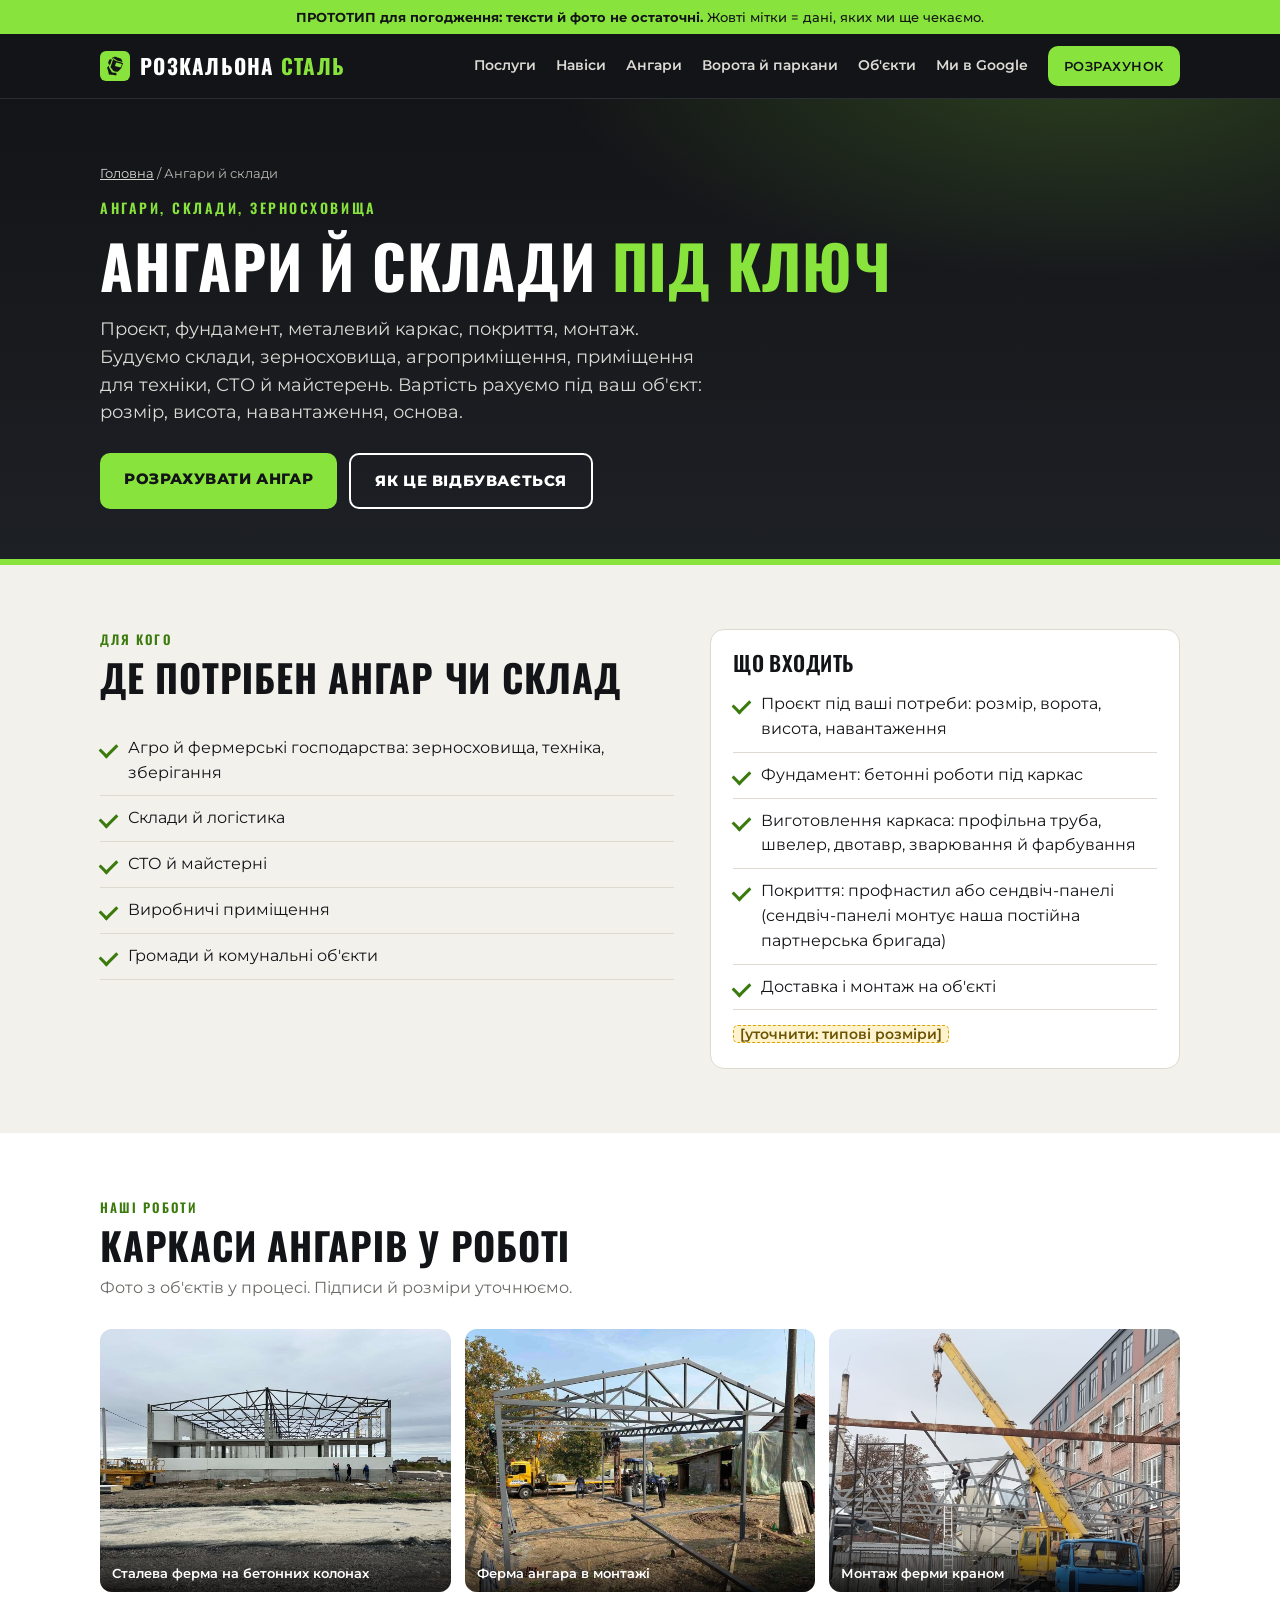
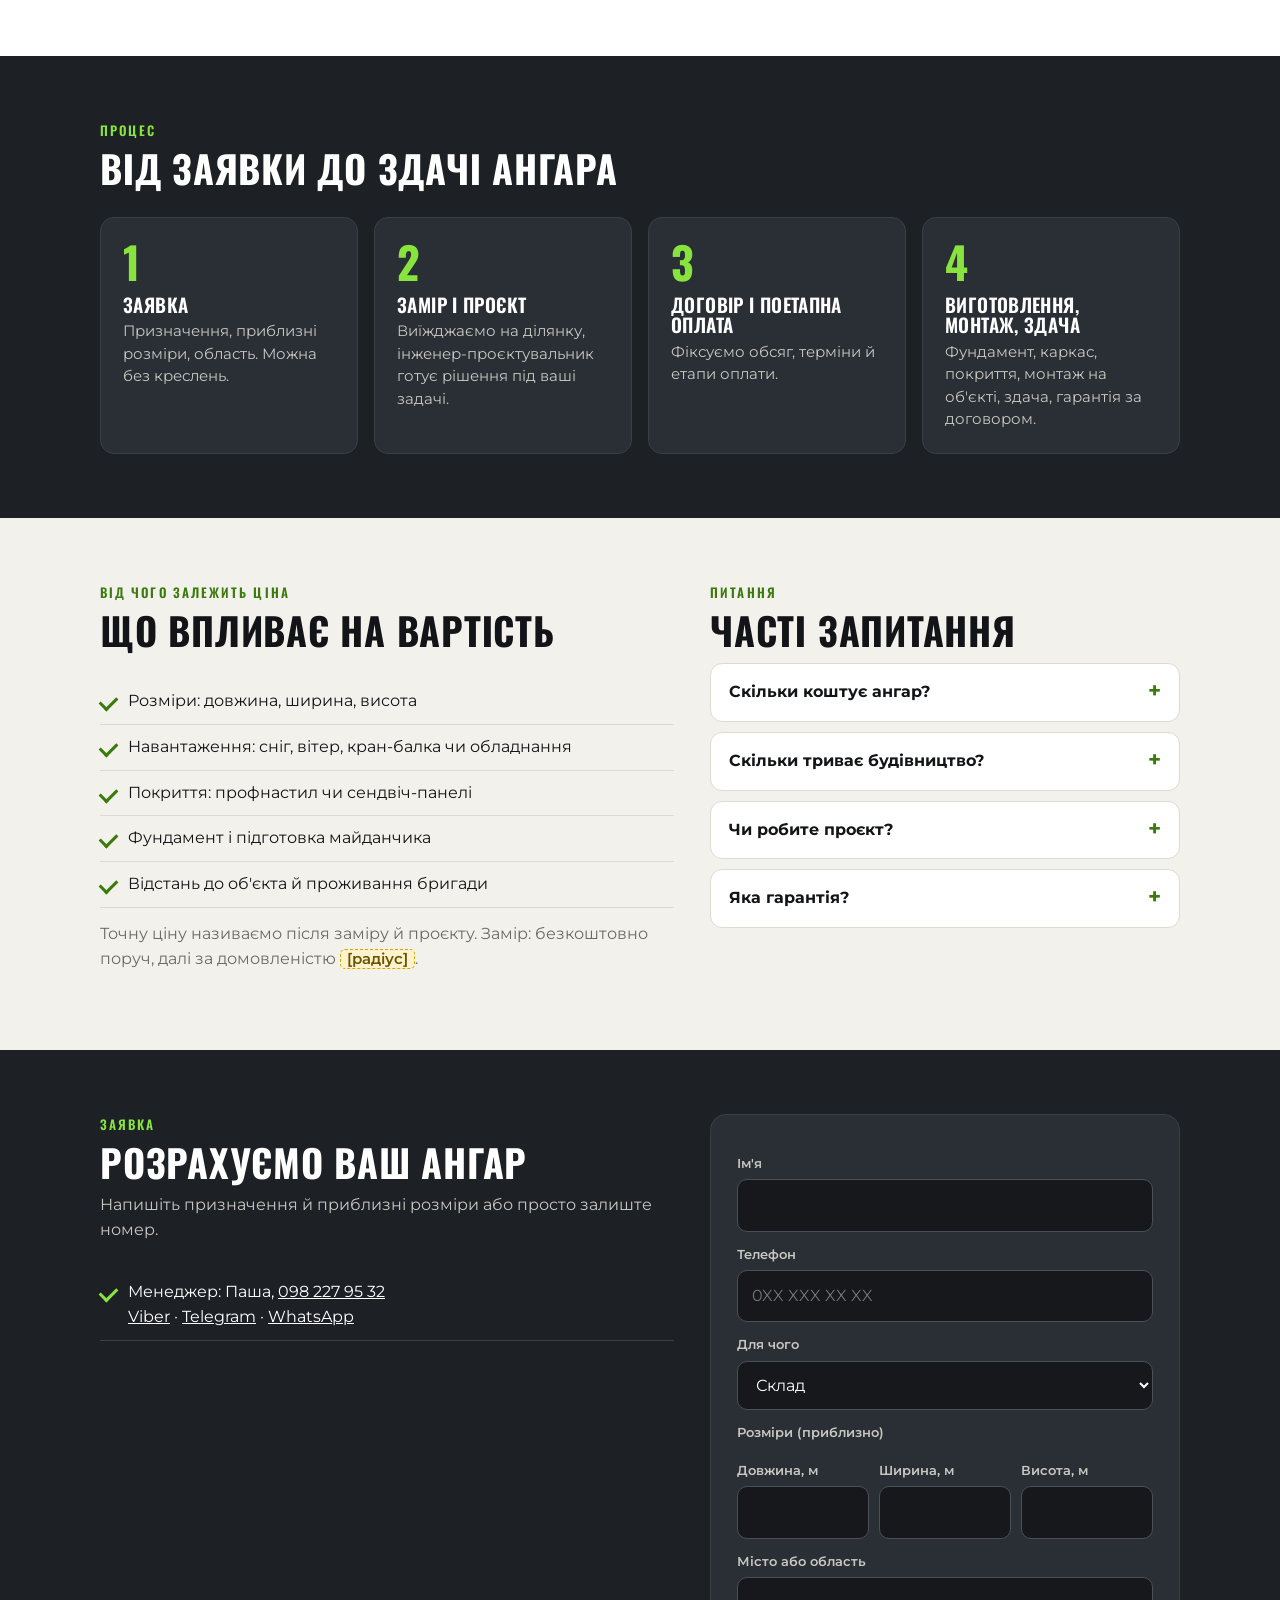
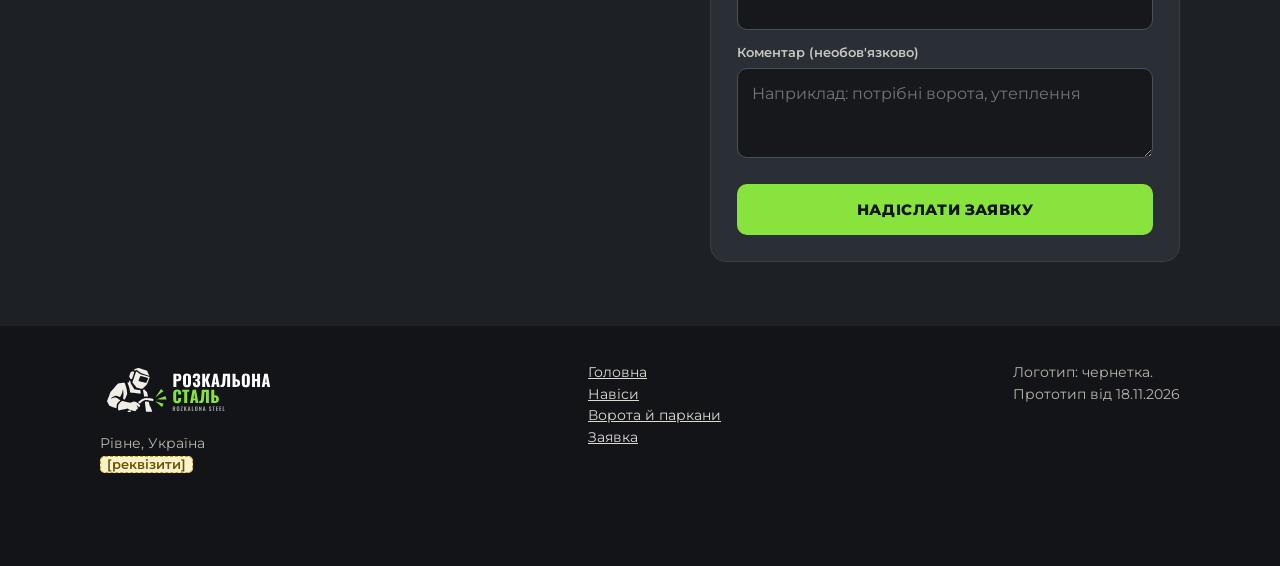
==== angary.html @ d5960a94 "Сайт 2026-11-25 09:57" ====
<!doctype html>
<html lang="uk">
<head>
<meta charset="utf-8">
<meta name="viewport" content="width=device-width, initial-scale=1">
<meta name="robots" content="noindex, nofollow">
<title>Ангари й склади під ключ у Рівному й області | Розкальона сталь</title>
<meta name="description" content="Металеві ангари, склади, зерносховища й агроприміщення під ключ: проєкт, фундамент, виготовлення, монтаж. Розрахунок під ваш об&#39;єкт. Замір поруч безкоштовно.">
<link rel="canonical" href="https://rozkalona.com.ua/angary.html">
<meta property="og:type" content="website">
<meta property="og:locale" content="uk_UA">
<meta property="og:site_name" content="Розкальона сталь">
<meta property="og:title" content="Ангари й склади під ключ у Рівному й області | Розкальона сталь">
<meta property="og:description" content="Металеві ангари, склади, зерносховища й агроприміщення під ключ: проєкт, фундамент, виготовлення, монтаж. Розрахунок під ваш об&#39;єкт. Замір поруч безкоштовно.">
<meta property="og:url" content="https://rozkalona.com.ua/angary.html">
<link rel="preconnect" href="https://fonts.googleapis.com">
<link href="https://fonts.googleapis.com/css2?family=Montserrat:wght@500;600;700;800&family=Oswald:wght@500;600;700&display=swap&subset=cyrillic" rel="stylesheet">
<link rel="stylesheet" href="/style.css?v=20261125c">
<link rel="icon" type="image/svg+xml" href="/img/logo-icon.svg">
</head>
<body>
<div class="ribbon">ПРОТОТИП для погодження: тексти й фото не остаточні. <span style="font-weight:500">Жовті мітки = дані, яких ми ще чекаємо.</span></div>

<header class="top">
  <div class="wrap">
    <a class="logo" href="/index.html" aria-label="Розкальона сталь">
      <img src="/img/logo-icon.svg" alt="" width="30" height="30">
      <span>Розкальона <b>сталь</b></span>
    </a>
    <button class="burger" aria-label="Меню" onclick="document.getElementById('menu').classList.toggle('open')">☰</button>
    <nav class="menu" id="menu">
      <a href="/index.html#poslugy">Послуги</a>
      <a href="/navisy.html">Навіси</a>
      <a href="/angary.html">Ангари</a>
      <a href="/vorota-parkany.html">Ворота й паркани</a>
      <a href="/obyekty.html">Об'єкти</a>
      <a href="/google.html">Ми в Google</a>
      <a class="btn sm" href="#zayavka">Розрахунок</a>
    </nav>
  </div>
</header>

<section class="hero">
  <div class="wrap">
    <div class="crumbs"><a href="/index.html">Головна</a> / Ангари й склади</div>
    <div class="eyebrow">Ангари, склади, зерносховища</div>
    <h1>Ангари й склади <span>під ключ</span></h1>
    <p class="lead">Проєкт, фундамент, металевий каркас, покриття, монтаж. Будуємо склади, зерносховища, агроприміщення, приміщення для техніки, СТО й майстерень. Вартість рахуємо під ваш об'єкт: розмір, висота, навантаження, основа.</p>
    <div class="cta"><a class="btn" href="#zayavka">Розрахувати ангар</a><a class="btn ghost" href="#yak">Як це відбувається</a></div>
  </div>
</section>

<section class="s">
  <div class="wrap two">
    <div>
      <div class="sec-h"><div class="k">Для кого</div><h2>Де потрібен ангар чи склад</h2></div>
      <ul class="list">
        <li>Агро й фермерські господарства: зерносховища, техніка, зберігання</li>
        <li>Склади й логістика</li>
        <li>СТО й майстерні</li>
        <li>Виробничі приміщення</li>
        <li>Громади й комунальні об'єкти</li>
      </ul>
    </div>
    <div class="card">
      <h3>Що входить</h3>
      <ul class="list">
        <li>Проєкт під ваші потреби: розмір, ворота, висота, навантаження</li>
        <li>Фундамент: бетонні роботи під каркас</li>
        <li>Виготовлення каркаса: профільна труба, швелер, двотавр, зварювання й фарбування</li>
        <li>Покриття: профнастил або сендвіч-панелі (сендвіч-панелі монтує наша постійна партнерська бригада)</li>
        <li>Доставка і монтаж на об'єкті</li>
      </ul>
      <p style="margin-top:12px"><span class="ph">[уточнити: типові розміри]</span></p>
    </div>
  </div>
</section>

<section class="s alt">
  <div class="wrap">
    <div class="sec-h"><div class="k">Наші роботи</div><h2>Каркаси ангарів у роботі</h2><p>Фото з об'єктів у процесі. Підписи й розміри уточнюємо.</p></div>
    <div class="shots">
      <div class="shot img"><img src="/img/z-truss-columns.jpg" alt="Сталева ферма на бетонних колонах" loading="lazy"><span class="cap">Сталева ферма на бетонних колонах</span></div>
      <div class="shot img"><img src="/img/e-truss-yard.jpg" alt="Ферма ангара в монтажі" loading="lazy"><span class="cap">Ферма ангара в монтажі</span></div>
      <div class="shot img"><img src="/img/a-wa0019.jpg" alt="Монтаж ферми краном" loading="lazy"><span class="cap">Монтаж ферми краном</span></div>
    </div>
  </div>
</section>

<section class="s dark" id="yak">
  <div class="wrap">
    <div class="sec-h"><div class="k">Процес</div><h2>Від заявки до здачі ангара</h2></div>
    <div class="steps">
      <div class="step"><h3>Заявка</h3><p>Призначення, приблизні розміри, область. Можна без креслень.</p></div>
      <div class="step"><h3>Замір і проєкт</h3><p>Виїжджаємо на ділянку, інженер-проєктувальник готує рішення під ваші задачі.</p></div>
      <div class="step"><h3>Договір і поетапна оплата</h3><p>Фіксуємо обсяг, терміни й етапи оплати.</p></div>
      <div class="step"><h3>Виготовлення, монтаж, здача</h3><p>Фундамент, каркас, покриття, монтаж на об'єкті, здача, гарантія за договором.</p></div>
    </div>
  </div>
</section>

<section class="s">
  <div class="wrap two">
    <div>
      <div class="sec-h"><div class="k">Від чого залежить ціна</div><h2>Що впливає на вартість</h2></div>
      <ul class="list">
        <li>Розміри: довжина, ширина, висота</li>
        <li>Навантаження: сніг, вітер, кран-балка чи обладнання</li>
        <li>Покриття: профнастил чи сендвіч-панелі</li>
        <li>Фундамент і підготовка майданчика</li>
        <li>Відстань до об'єкта й проживання бригади</li>
      </ul>
      <p style="margin-top:14px;color:var(--mute)">Точну ціну називаємо після заміру й проєкту. Замір: безкоштовно поруч, далі за домовленістю <span class="ph">[радіус]</span>.</p>
    </div>
    <div>
      <div class="sec-h" style="margin-bottom:12px"><div class="k">Питання</div><h2>Часті запитання</h2></div>
      <details><summary>Скільки коштує ангар?</summary><p>Залежить від розмірів, навантаження, покриття й основи. Напишіть призначення й приблизні розміри, і ми скажемо, що потрібно для розрахунку.</p></details>
      <details><summary>Скільки триває будівництво?</summary><p>Залежить від розміру й складності. <span class="ph">[орієнтир по ангару 20×40 м: уточнити]</span></p></details>
      <details><summary>Чи робите проєкт?</summary><p>Так, у команді є інженер-проєктувальник. <span class="ph">[уточнити, що саме входить: ескіз, розрахунок, робочі креслення]</span></p></details>
      <details><summary>Яка гарантія?</summary><p>Фіксуємо в договорі.</p></details>
    </div>
  </div>
</section>

<section class="s dark" id="zayavka">
  <div class="wrap two">
    <div>
      <div class="sec-h"><div class="k">Заявка</div><h2>Розрахуємо ваш ангар</h2><p>Напишіть призначення й приблизні розміри або просто залиште номер.</p></div>
      <ul class="list"><li>Менеджер: Паша, <a href="tel:+380982279532">098 227 95 32</a> <br><a href="viber://chat?number=%2B380982279532">Viber</a> · <a href="https://t.me/+380982279532">Telegram</a> · <a href="https://wa.me/380982279532">WhatsApp</a></li></ul>
    </div>
    <form class="formbox" data-what="Ангар, склад">
      <label>Ім'я</label><input type="text" autocomplete="name">
      <label>Телефон</label><input type="tel" autocomplete="tel" inputmode="tel">
      <label>Для чого</label>
      <select><option>Склад</option><option>Зерносховище</option><option>Техніка, майстерня, СТО</option><option>Виробництво</option><option>Тварини, агро</option><option>Інше</option></select>
      <label>Розміри (приблизно)</label>
      <div class="row3">
        <div><label>Довжина, м</label><input type="text" inputmode="decimal"></div>
        <div><label>Ширина, м</label><input type="text" inputmode="decimal"></div>
        <div><label>Висота, м</label><input type="text" inputmode="decimal"></div>
      </div>
      <label>Місто або область</label><input type="text">
      <label>Коментар (необов'язково)</label><textarea placeholder="Наприклад: потрібні ворота, утеплення"></textarea>
      <button class="btn" type="submit">Надіслати заявку</button>
      <div class="demo-note"></div>
    </form>
  </div>
</section>


<footer>
  <div class="wrap">
    <div><img src="/img/logo-lockup.svg" alt="Розкальона сталь, Rozkalona Steel" width="170" height="56" style="width:auto;height:56px;margin-bottom:8px"><br>Рівне, Україна<br><span class="ph">[реквізити]</span></div>
    <div><a href="/index.html">Головна</a><br><a href="/navisy.html">Навіси</a><br><a href="/vorota-parkany.html">Ворота й паркани</a><br><a href="#zayavka">Заявка</a></div>
    <div>Логотип: чернетка.<br>Прототип від 18.11.2026</div>
  </div>
</footer>
<div class="mbar"><a href="#zayavka">Розрахунок</a><a class="b" href="/index.html">Головна</a></div>
<script src="/form.js?v=20261125c"></script>
</body>
</html>
---- style.css ----
:root{
  --ink:#131417; --steel:#1d2025; --steel2:#2a2e35; --paper:#f3f1ec; --card:#fff; --line:#dedad0;
  --red:#88E43C; --red-d:#6dc42a; --spark:#88E43C; --lime-ink:#3b7a0c; --mute:#6b6a66; --soft:#c9c7c1;
}
*{box-sizing:border-box}
html{scroll-behavior:smooth}
body{margin:0;background:var(--paper);color:var(--ink);font-family:Montserrat,system-ui,Arial,sans-serif;font-size:16px;line-height:1.55;-webkit-text-size-adjust:100%}
img,svg{max-width:100%}
a{color:inherit}
.wrap{max-width:1120px;margin:0 auto;padding:0 20px}
h1,h2,h3{font-family:Oswald,Impact,sans-serif;text-transform:uppercase;letter-spacing:.02em;line-height:1.08;margin:0}
h1{font-size:clamp(34px,6.2vw,60px);font-weight:700}
h2{font-size:clamp(26px,4vw,38px);font-weight:700}
h3{font-size:21px;font-weight:600}
p{margin:0 0 14px}

/* ribbon */
.ribbon{background:var(--spark);color:var(--ink);font-size:13px;font-weight:700;text-align:center;padding:7px 12px}

/* header */
header.top{background:var(--ink);color:#fff;position:sticky;top:0;z-index:20;border-bottom:1px solid #2a2e35}
.top .wrap{display:flex;align-items:center;justify-content:space-between;gap:16px;height:64px}
.logo{display:flex;align-items:center;gap:10px;text-decoration:none;font-family:Oswald,sans-serif;font-weight:700;font-size:21px;letter-spacing:.06em;text-transform:uppercase}
.logo b{color:var(--red);font-weight:700}
.logo svg,.logo img{width:30px;height:30px;flex:none;display:block}
nav.menu{display:flex;gap:22px;align-items:center}
nav.menu a{text-decoration:none;font-weight:600;font-size:14px;color:#dcdad4}
nav.menu a:hover,nav.menu a.on{color:#fff}
nav.menu a.btn,nav.menu a.btn:hover{color:var(--ink)}
.btn{display:inline-block;font:inherit;font-weight:800;font-size:15px;text-transform:uppercase;letter-spacing:.04em;background:var(--red);color:var(--ink);border:0;border-radius:10px;padding:14px 24px;cursor:pointer;text-decoration:none;text-align:center}
.btn:hover{background:var(--red-d)}
.btn.ghost{background:transparent;border:2px solid #fff;color:#fff}
.btn.ghost:hover{background:#fff;color:var(--ink)}
.btn.sm{padding:10px 16px;font-size:13px}
.burger{display:none;background:none;border:0;color:#fff;font-size:28px;line-height:1;cursor:pointer;padding:6px}

/* hero */
.hero{background:radial-gradient(900px 380px at 85% -10%,rgba(136,228,60,.22),transparent 60%),linear-gradient(180deg,#131417,#1d2025);color:#fff;padding:64px 0 56px;position:relative;overflow:hidden}
.hero::after{content:"";position:absolute;inset:auto 0 0 0;height:6px;background:linear-gradient(90deg,var(--red),var(--spark))}
.hero .eyebrow{font-family:Oswald,sans-serif;letter-spacing:.18em;text-transform:uppercase;color:var(--spark);font-weight:600;font-size:14px;margin-bottom:14px}
.hero h1 span{color:var(--red)}
.hero h1 span.ph{color:#6b5300}
.hero p.lead{font-size:18px;color:#dcdad4;max-width:620px;margin:18px 0 26px}
.cta{display:flex;gap:12px;flex-wrap:wrap}
.facts{display:flex;gap:10px;flex-wrap:wrap;margin-top:28px}
.facts span{font-size:13px;font-weight:600;background:rgba(255,255,255,.08);border:1px solid rgba(255,255,255,.16);padding:7px 13px;border-radius:999px}

/* sections */
section.s{padding:64px 0}
section.s.alt{background:#fff}
section.s.dark{background:var(--steel);color:#fff}
.sec-h{margin-bottom:28px;max-width:720px}
.sec-h .k{font-family:Oswald,sans-serif;letter-spacing:.16em;text-transform:uppercase;color:var(--lime-ink);font-weight:600;font-size:13px;margin-bottom:8px}
.dark .sec-h .k{color:var(--spark)}
.sec-h p{color:var(--mute);margin-top:10px}
.dark .sec-h p{color:var(--soft)}

.grid{display:grid;gap:16px}
.g2{grid-template-columns:repeat(2,1fr)}
.g3{grid-template-columns:repeat(3,1fr)}
.g4{grid-template-columns:repeat(4,1fr)}
.card{background:var(--card);border:1px solid var(--line);border-radius:14px;padding:22px;position:relative}
.card h3{margin-bottom:8px}
.card p{color:var(--mute);font-size:15px;margin:0}
a.card{text-decoration:none;transition:transform .15s,border-color .15s}
a.card:hover{transform:translateY(-3px);border-color:var(--red)}
.card .more{display:inline-block;margin-top:12px;font-weight:700;color:var(--lime-ink);font-size:14px}
.dark .card .more{color:var(--red)}
.card .soon{display:inline-block;margin-top:12px;font-size:12px;font-weight:700;color:var(--mute);background:#efede6;padding:3px 9px;border-radius:999px}
.dark .card{background:var(--steel2);border-color:#3a3f48}
.dark .card p{color:var(--soft)}
.ico{width:44px;height:44px;border-radius:10px;background:var(--ink);color:var(--spark);display:grid;place-items:center;margin-bottom:14px}
.ico svg{width:24px;height:24px}

.steps{counter-reset:s;display:grid;grid-template-columns:repeat(4,1fr);gap:16px}
.step{position:relative;padding:22px;background:var(--steel2);border-radius:14px;border:1px solid #3a3f48}
.step::before{counter-increment:s;content:counter(s);font-family:Oswald,sans-serif;font-size:44px;font-weight:700;color:var(--spark);line-height:1;display:block;margin-bottom:10px}
.step h3{font-size:19px;margin-bottom:6px}
.step p{color:var(--soft);font-size:14.5px;margin:0}

.tags{display:flex;flex-wrap:wrap;gap:8px}
.tag{font-weight:600;font-size:14px;padding:8px 14px;border-radius:999px;background:var(--card);border:1px solid var(--line)}
.tag.on{background:var(--ink);color:#fff;border-color:var(--ink)}
.tag.plan{background:transparent;border-style:dashed;color:var(--mute)}
.dark .tag{background:var(--steel2);border-color:#3a3f48;color:#fff}
.dark .tag.plan{background:transparent;color:var(--soft)}
.legend{display:flex;gap:18px;flex-wrap:wrap;font-size:13px;color:var(--mute);margin-top:14px}

/* photo placeholder */
.shot{aspect-ratio:4/3;border-radius:12px;display:grid;place-items:center;text-align:center;padding:16px;font-size:13px;font-weight:600;color:#8a8984;border:2px dashed #b9b5a8;background:repeating-linear-gradient(45deg,#ebe8df 0 14px,#f3f1ec 14px 28px)}
.shot small{display:block;font-weight:500;margin-top:4px;color:#9b9a95}
.shots{display:grid;grid-template-columns:repeat(3,1fr);gap:14px}

/* placeholder marker */
.ph{background:#fff3cd;border:1px dashed #d9a400;color:#6b5300;padding:0 6px;border-radius:5px;font-weight:600;font-size:.92em}

/* two col */
.two>*,.grid>*{min-width:0}
.two{display:grid;grid-template-columns:1.1fr .9fr;gap:36px;align-items:start}
.list{list-style:none;padding:0;margin:0}
.list li{padding:10px 0 10px 28px;border-bottom:1px solid var(--line);position:relative}
.list li::before{content:"";position:absolute;left:0;top:17px;width:14px;height:8px;border-left:3px solid var(--lime-ink);border-bottom:3px solid var(--lime-ink);transform:rotate(-45deg)}
.dark .list li::before{border-color:var(--red)}
.dark .list li{border-color:#3a3f48}

/* faq */
details{background:var(--card);border:1px solid var(--line);border-radius:12px;padding:0 18px;margin-bottom:10px}
summary{cursor:pointer;font-weight:700;padding:16px 0;list-style:none;display:flex;justify-content:space-between;gap:12px}
summary::-webkit-details-marker{display:none}
summary::after{content:"+";font-size:22px;color:var(--lime-ink);line-height:1}
details[open] summary::after{content:"–"}
details p{color:var(--mute);padding-bottom:16px;margin:0}

/* form */
.formbox{background:var(--steel2);border:1px solid #3a3f48;border-radius:16px;padding:26px;color:#fff}
.formbox label{display:block;font-size:13px;font-weight:600;color:var(--soft);margin:12px 0 6px}
.formbox input,.formbox select,.formbox textarea{width:100%;font:inherit;padding:13px 14px;border-radius:10px;border:1.5px solid #4a505a;background:#16181c;color:#fff}
.formbox textarea{min-height:90px;resize:vertical}
.formbox input:focus,.formbox select:focus,.formbox textarea:focus{outline:2px solid var(--spark);border-color:var(--spark)}
.formbox .btn{width:100%;margin-top:18px}
.demo-note{display:none;margin-top:12px;font-size:13px;color:var(--spark);font-weight:600}

footer{background:var(--ink);color:#b9b7b1;padding:36px 0 90px;font-size:14px}
footer .wrap{display:flex;justify-content:space-between;gap:20px;flex-wrap:wrap}
footer a{color:#dcdad4}

.mbar{display:none}
.crumbs{font-size:13px;color:#b9b7b1;margin-bottom:14px}
.crumbs a{color:#dcdad4}

@media (max-width:900px){
  .g4,.steps{grid-template-columns:repeat(2,1fr)}
  .g3{grid-template-columns:1fr 1fr}
  .two{grid-template-columns:1fr}
  .shots{grid-template-columns:1fr 1fr}
}
@media (max-width:760px){
  .burger{display:block}
  nav.menu{display:none;position:absolute;top:64px;left:0;right:0;background:var(--ink);flex-direction:column;align-items:stretch;gap:0;padding:8px 20px 18px;border-bottom:1px solid #2a2e35}
  nav.menu.open{display:flex}
  nav.menu a{padding:14px 0;border-bottom:1px solid #2a2e35;font-size:16px}
  nav.menu .btn{margin-top:14px}
  section.s{padding:46px 0}
  .hero{padding:44px 0 40px}
  .g2,.g3,.g4,.steps,.shots{grid-template-columns:1fr}
  .shot{aspect-ratio:16/10}
  .mbar{display:flex;position:fixed;left:0;right:0;bottom:0;z-index:30;gap:8px;padding:10px 14px;background:rgba(19,20,23,.97);border-top:1px solid #2a2e35}
  .mbar a{flex:1;text-align:center;padding:12px 8px;border-radius:10px;font-weight:800;font-size:14px;text-transform:uppercase;text-decoration:none;color:var(--ink);background:var(--red)}
  .mbar a.b{background:#2a2e35;color:#fff}
}

/* розміри в формі, таблиця фактів, шаблон об'єкта */
.row3{display:grid;grid-template-columns:repeat(3,1fr);gap:10px}
.row3>div{min-width:0}
.ftable{width:100%;border-collapse:collapse;background:var(--card);border:1px solid var(--line);border-radius:14px;overflow:hidden}
.ftable th,.ftable td{text-align:left;padding:12px 16px;border-bottom:1px solid var(--line);font-size:15px;vertical-align:top}
.ftable th{width:38%;color:var(--mute);font-weight:600}
.ftable tr:last-child th,.ftable tr:last-child td{border-bottom:0}
.badge{display:inline-block;font-size:12px;font-weight:800;letter-spacing:.08em;text-transform:uppercase;background:var(--spark);color:var(--ink);padding:4px 10px;border-radius:999px;margin-bottom:12px}
.quote{border-left:4px solid var(--red);padding:6px 0 6px 18px;color:var(--ink);font-size:17px}
@media (max-width:760px){.ftable th{width:44%}}

/* макет картки в Google */
.gcard{background:#fff;border:1px solid var(--line);border-radius:16px;padding:22px;max-width:460px}
.gcard .gname{font-family:Montserrat,sans-serif;font-weight:800;font-size:22px;margin:0 0 4px;text-transform:none;letter-spacing:0}
.gcard .gmeta{color:var(--mute);font-size:14px;margin-bottom:12px}
.gcard .grow{display:flex;gap:10px;padding:9px 0;border-top:1px solid var(--line);font-size:14.5px}
.gcard .grow b{min-width:92px;color:var(--mute);font-weight:600}
.gbtns{display:flex;gap:8px;flex-wrap:wrap;margin:6px 0 10px}
.gbtns span{font-size:13px;font-weight:700;padding:7px 12px;border-radius:999px;border:1px solid var(--line);background:#f7f6f2}
.stat{border-left:4px solid var(--red);padding:4px 0 4px 16px;margin-bottom:18px}
.stat b{display:block;font-family:Oswald,sans-serif;text-transform:uppercase;font-size:18px;letter-spacing:.03em}
.stat span{color:var(--mute);font-size:15px}
.dark .stat span{color:var(--soft)}

/* меню: без переносів, бургер раніше */
.logo{white-space:nowrap}
nav.menu a{white-space:nowrap}
nav.menu{gap:20px}
@media (max-width:1040px){
  .burger{display:block}
  nav.menu{display:none;position:absolute;top:64px;left:0;right:0;background:var(--ink);flex-direction:column;align-items:stretch;gap:0;padding:8px 20px 18px;border-bottom:1px solid #2a2e35}
  nav.menu.open{display:flex}
  nav.menu a{padding:14px 0;border-bottom:1px solid #2a2e35;font-size:16px}
  nav.menu .btn{margin-top:14px}
}
/* реальні фото */
.shot.img{padding:0;border:0;background:#1d2025;overflow:hidden;position:relative;display:block}
.shot.img img{width:100%;height:100%;object-fit:cover;display:block}
.shot.img .cap{position:absolute;left:0;right:0;bottom:0;padding:26px 12px 9px;background:linear-gradient(transparent,rgba(0,0,0,.74));color:#fff;font-size:13px;font-weight:600;text-align:left}
.gal{display:grid;grid-template-columns:repeat(4,1fr);gap:14px}
.gal .shot{aspect-ratio:3/4}
@media (max-width:1000px){.gal{grid-template-columns:repeat(3,1fr)}}
@media (max-width:760px){.gal{grid-template-columns:1fr 1fr}.gal .shot{aspect-ratio:3/4}.shot.img .cap{font-size:12px;padding:20px 9px 7px}}
/* баннер зварювання на головній */
.hero-grid{display:grid;grid-template-columns:1.25fr .75fr;gap:44px;align-items:center}
.weld-banner{position:relative;width:100%;max-width:430px;justify-self:end;aspect-ratio:1/1;border-radius:18px;overflow:hidden;background:#0e0f12;box-shadow:0 0 0 2px rgba(136,228,60,.55),0 26px 70px rgba(136,228,60,.18);cursor:crosshair;touch-action:pan-y;-webkit-tap-highlight-color:transparent;user-select:none}
.weld-banner video{position:absolute;inset:0;width:100%;height:100%;object-fit:cover;display:block}
.weld-banner canvas{position:absolute;inset:0;width:100%;height:100%;display:block}
.weld-hint{position:absolute;left:12px;bottom:12px;font-size:12px;font-weight:700;letter-spacing:.05em;text-transform:uppercase;color:#fff;background:rgba(0,0,0,.6);padding:6px 11px;border-radius:999px;pointer-events:none;transition:opacity .4s}
.weld-banner.used .weld-hint{opacity:0}
@media (max-width:900px){.hero-grid{grid-template-columns:1fr;gap:0}.hero-text{display:contents}.hero .eyebrow{order:1}.hero h1{order:2}.hero p.lead{order:3}.weld-banner{order:4;justify-self:stretch;max-width:none;aspect-ratio:4/3;margin:0 0 26px}.hero .cta{order:5}.hero .facts{order:6}}
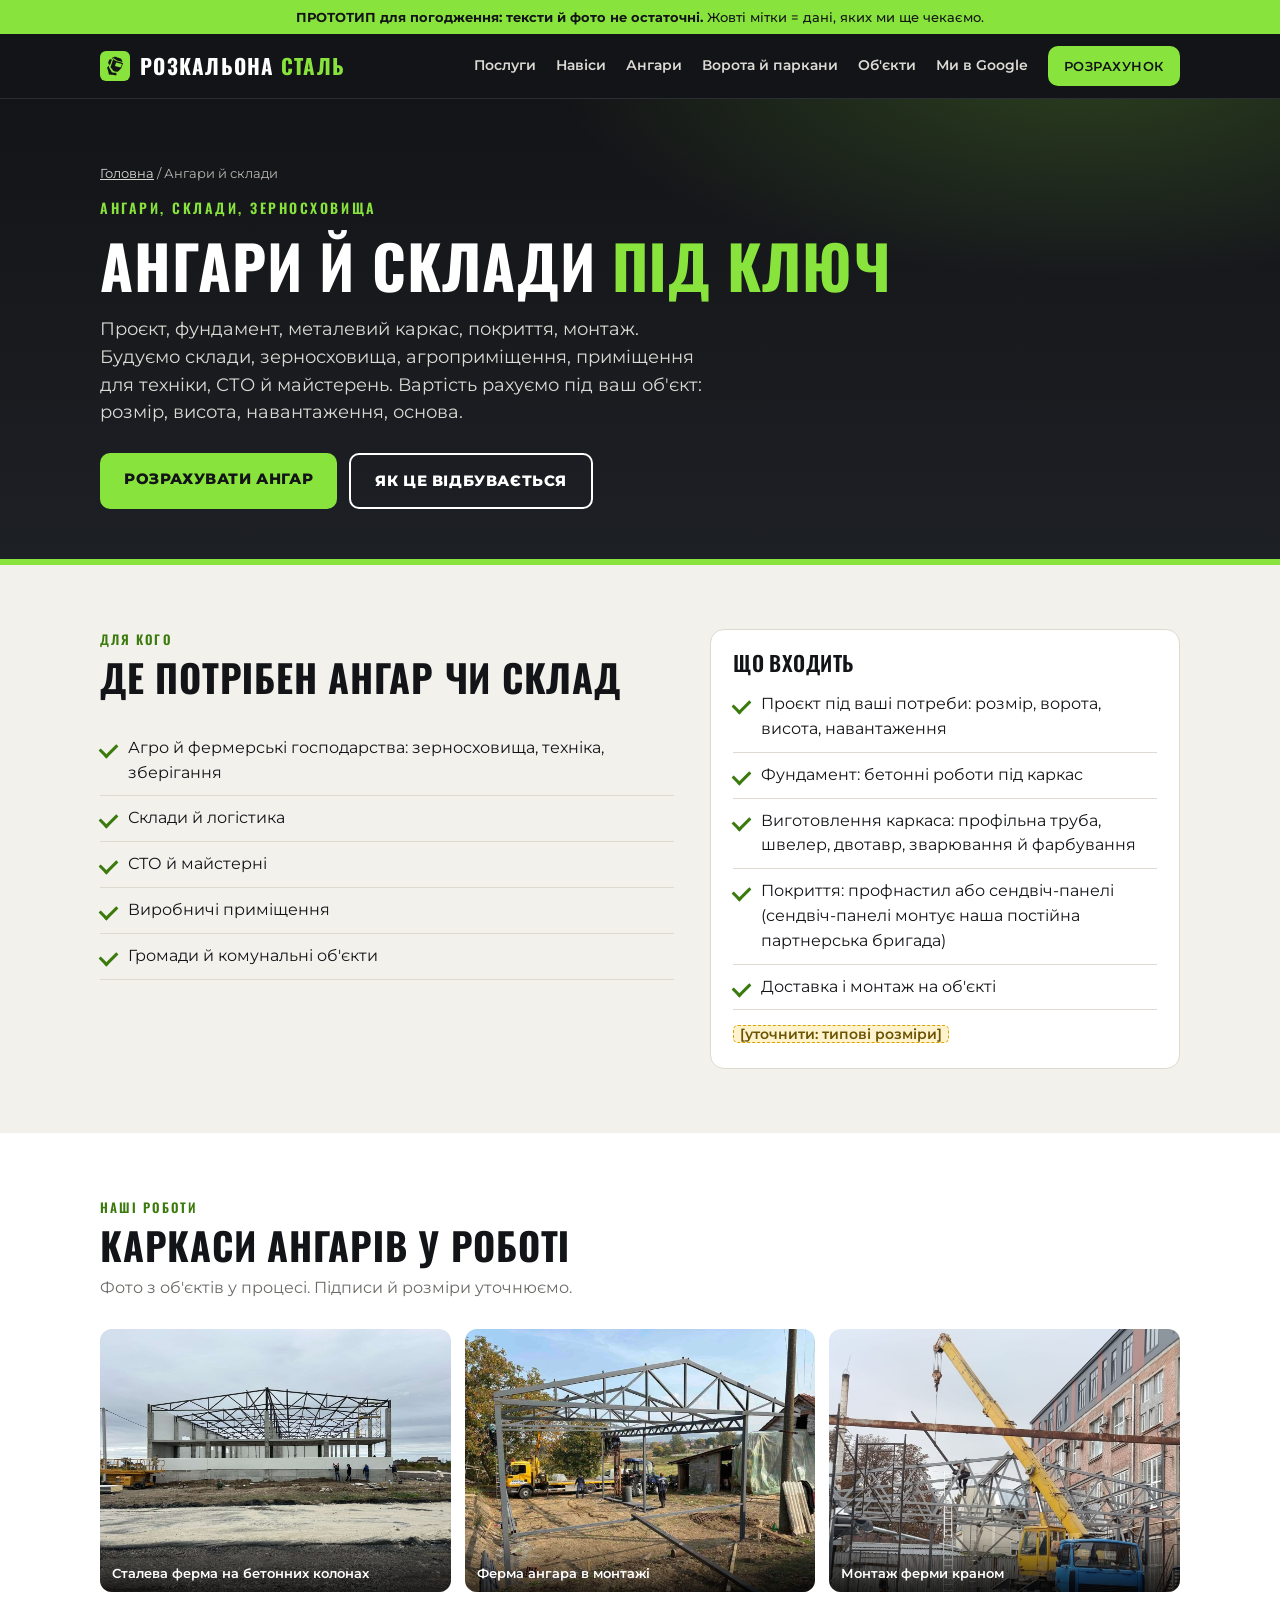
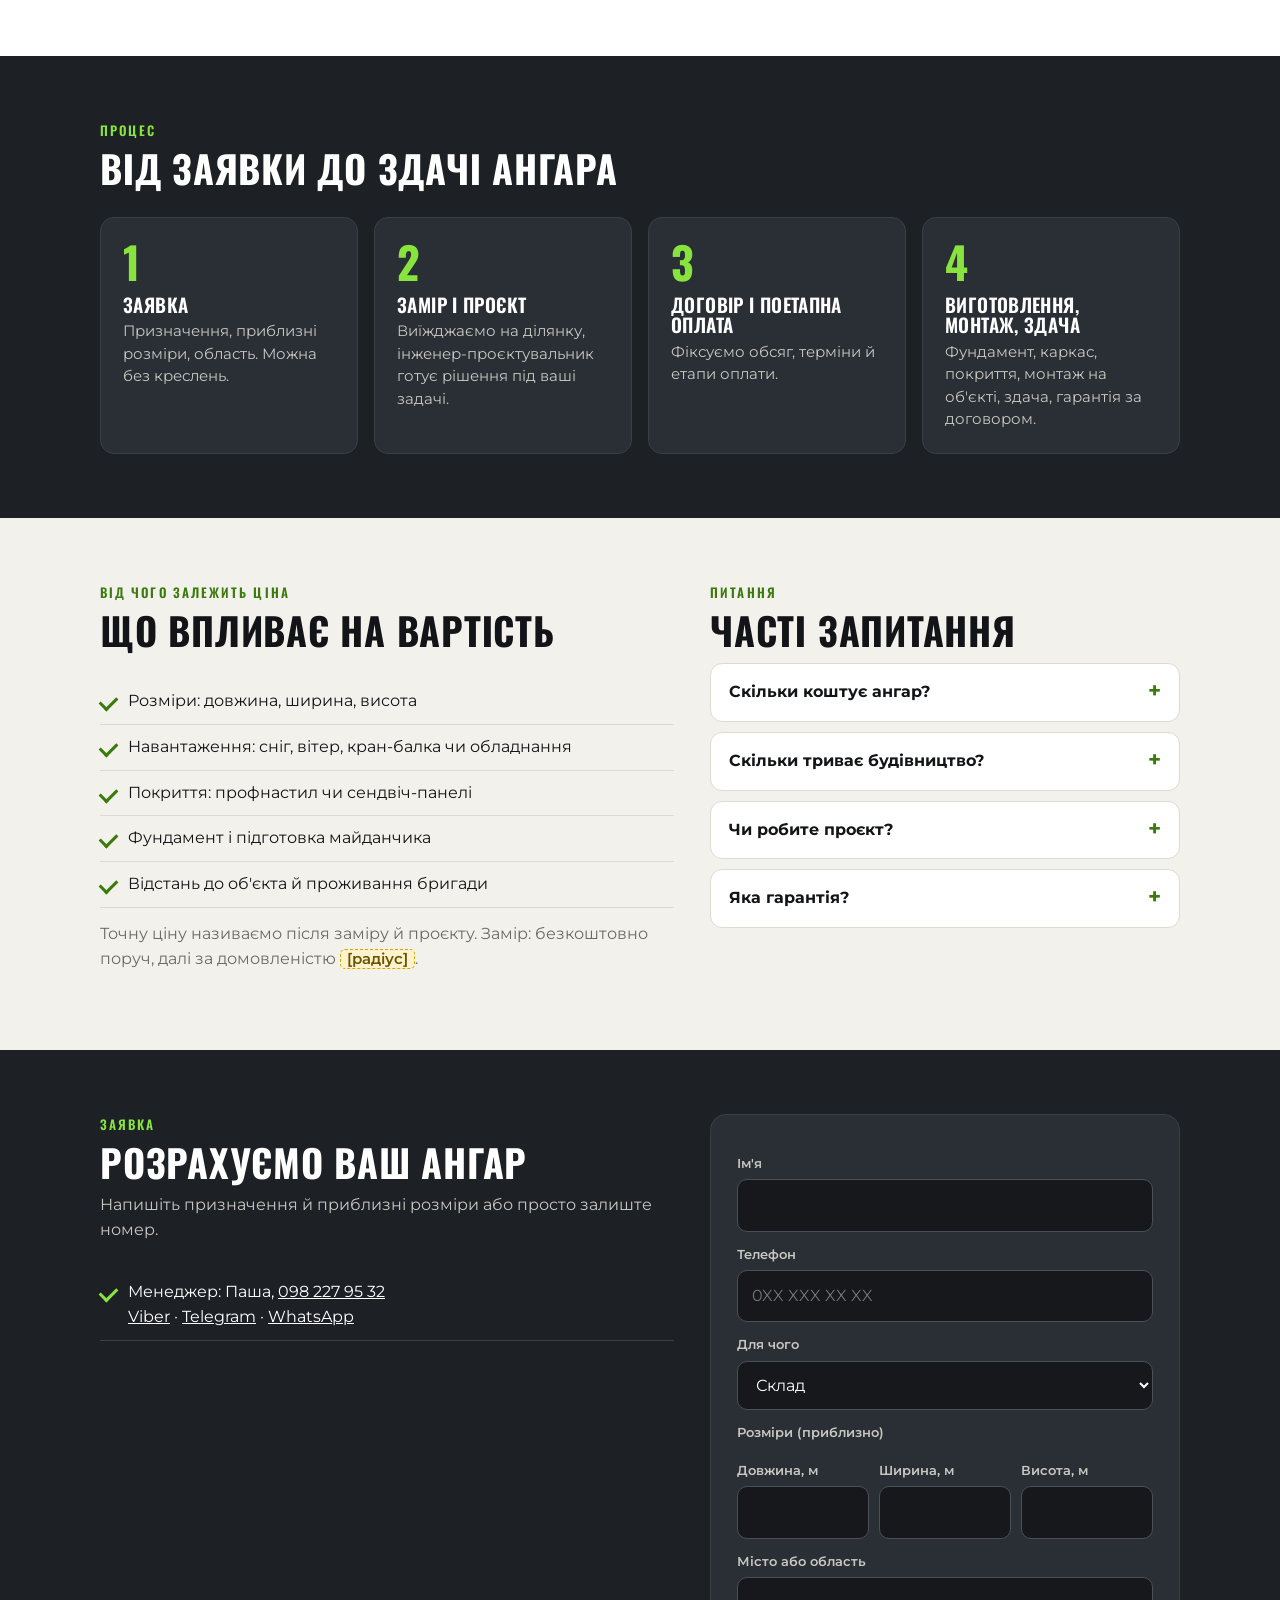
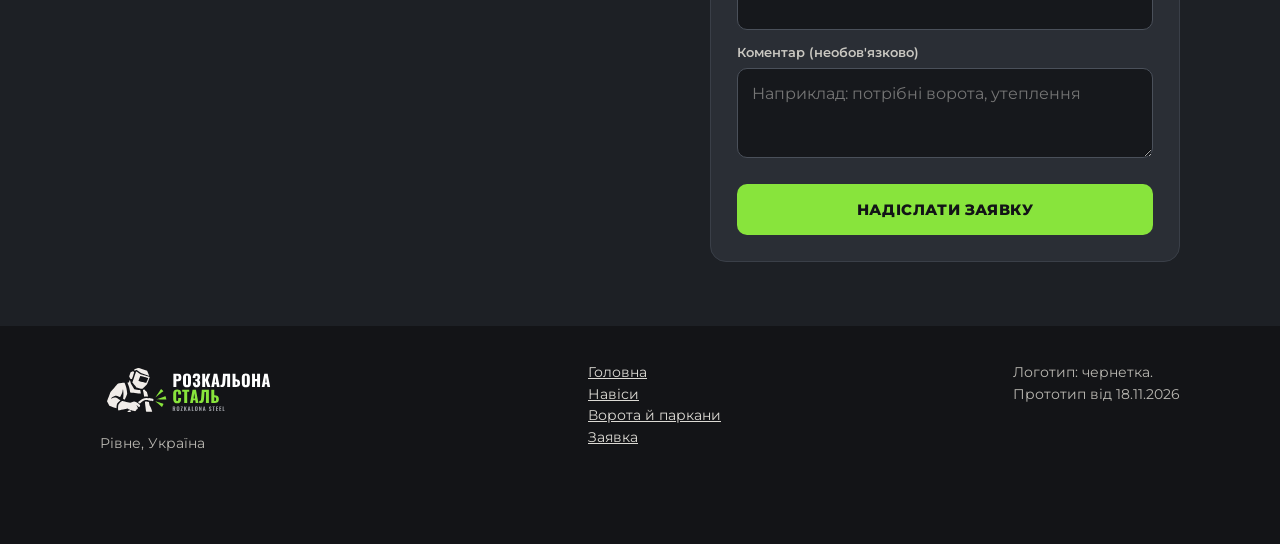
==== commit bb9362a6: "Сайт 2026-11-25 10:30" ====
--- a/angary.html
+++ b/angary.html
@@ -150,7 +150,7 @@
 
 <footer>
   <div class="wrap">
-    <div><img src="/img/logo-lockup.svg" alt="Розкальона сталь, Rozkalona Steel" width="170" height="56" style="width:auto;height:56px;margin-bottom:8px"><br>Рівне, Україна<br><span class="ph">[реквізити]</span></div>
+    <div><img src="/img/logo-lockup.svg" alt="Розкальона сталь, Rozkalona Steel" width="170" height="56" style="width:auto;height:56px;margin-bottom:8px"><br>Рівне, Україна</div>
     <div><a href="/index.html">Головна</a><br><a href="/navisy.html">Навіси</a><br><a href="/vorota-parkany.html">Ворота й паркани</a><br><a href="#zayavka">Заявка</a></div>
     <div>Логотип: чернетка.<br>Прототип від 18.11.2026</div>
   </div>
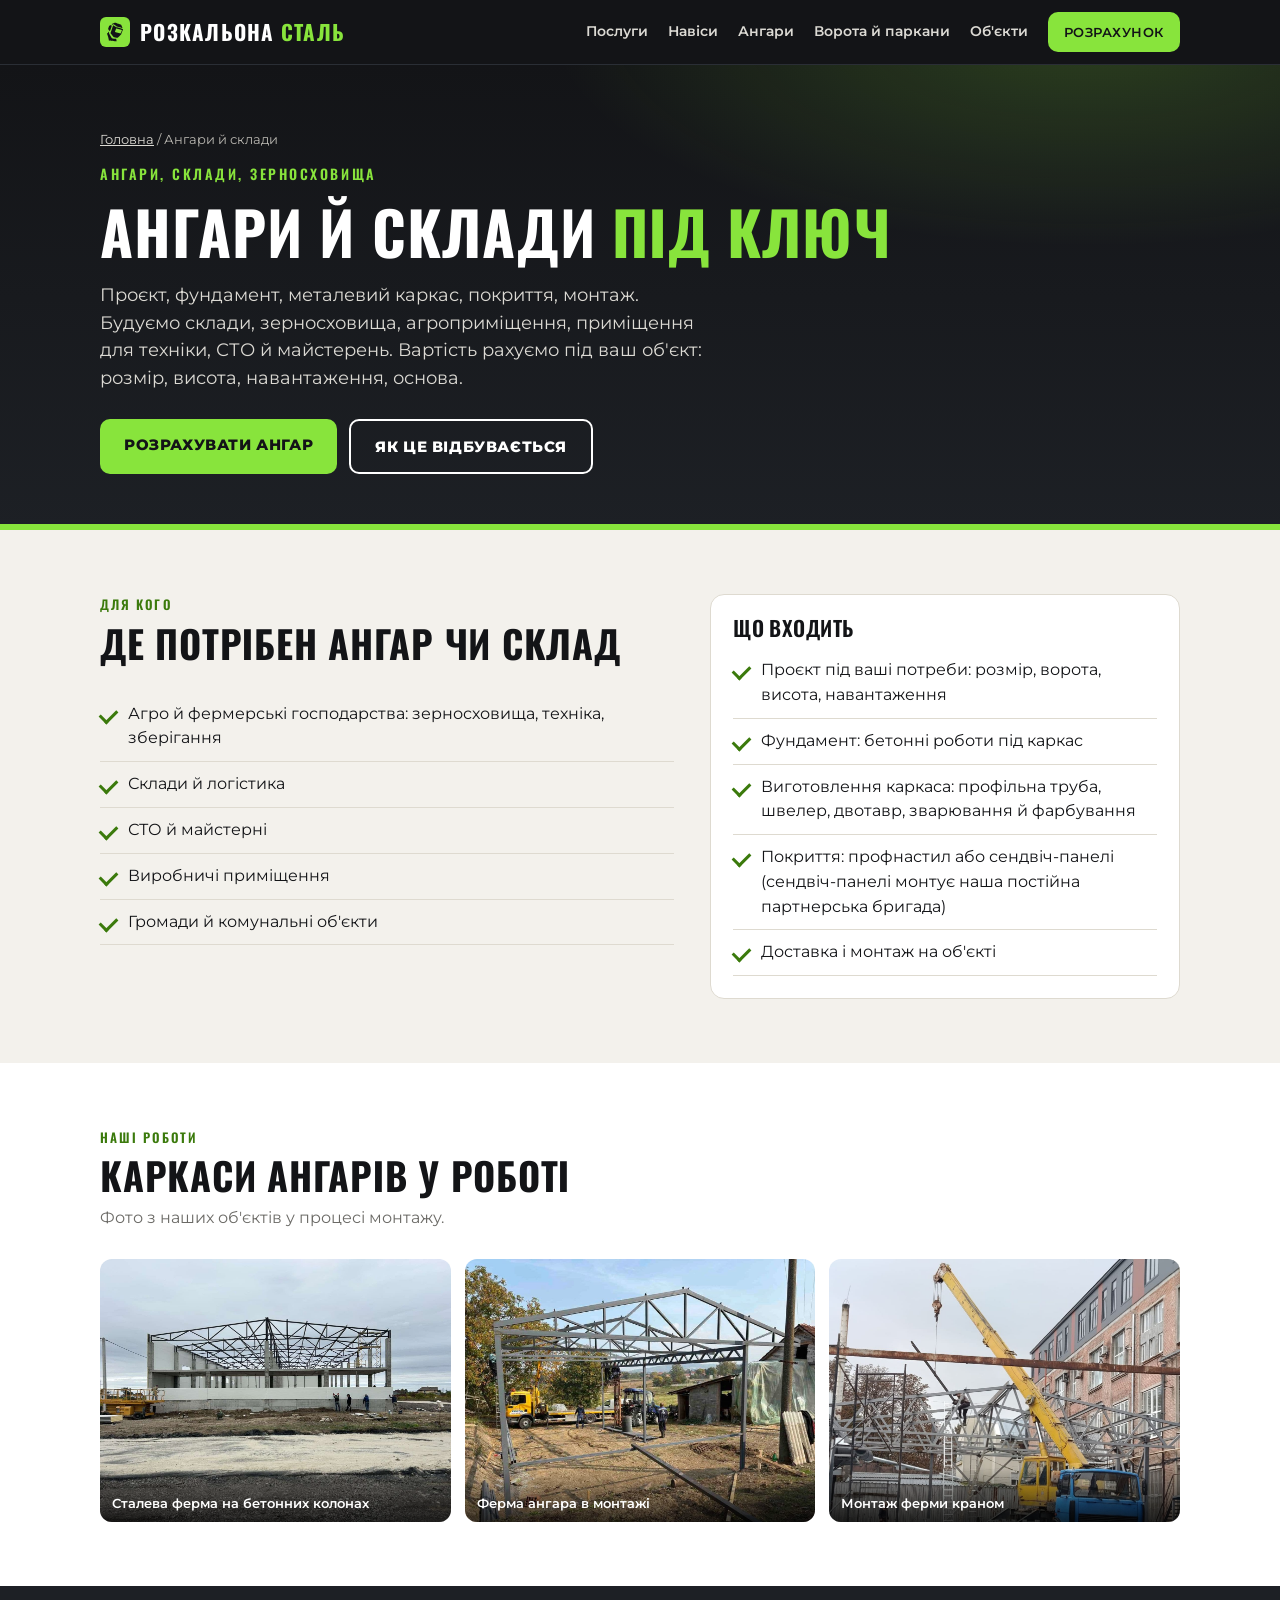
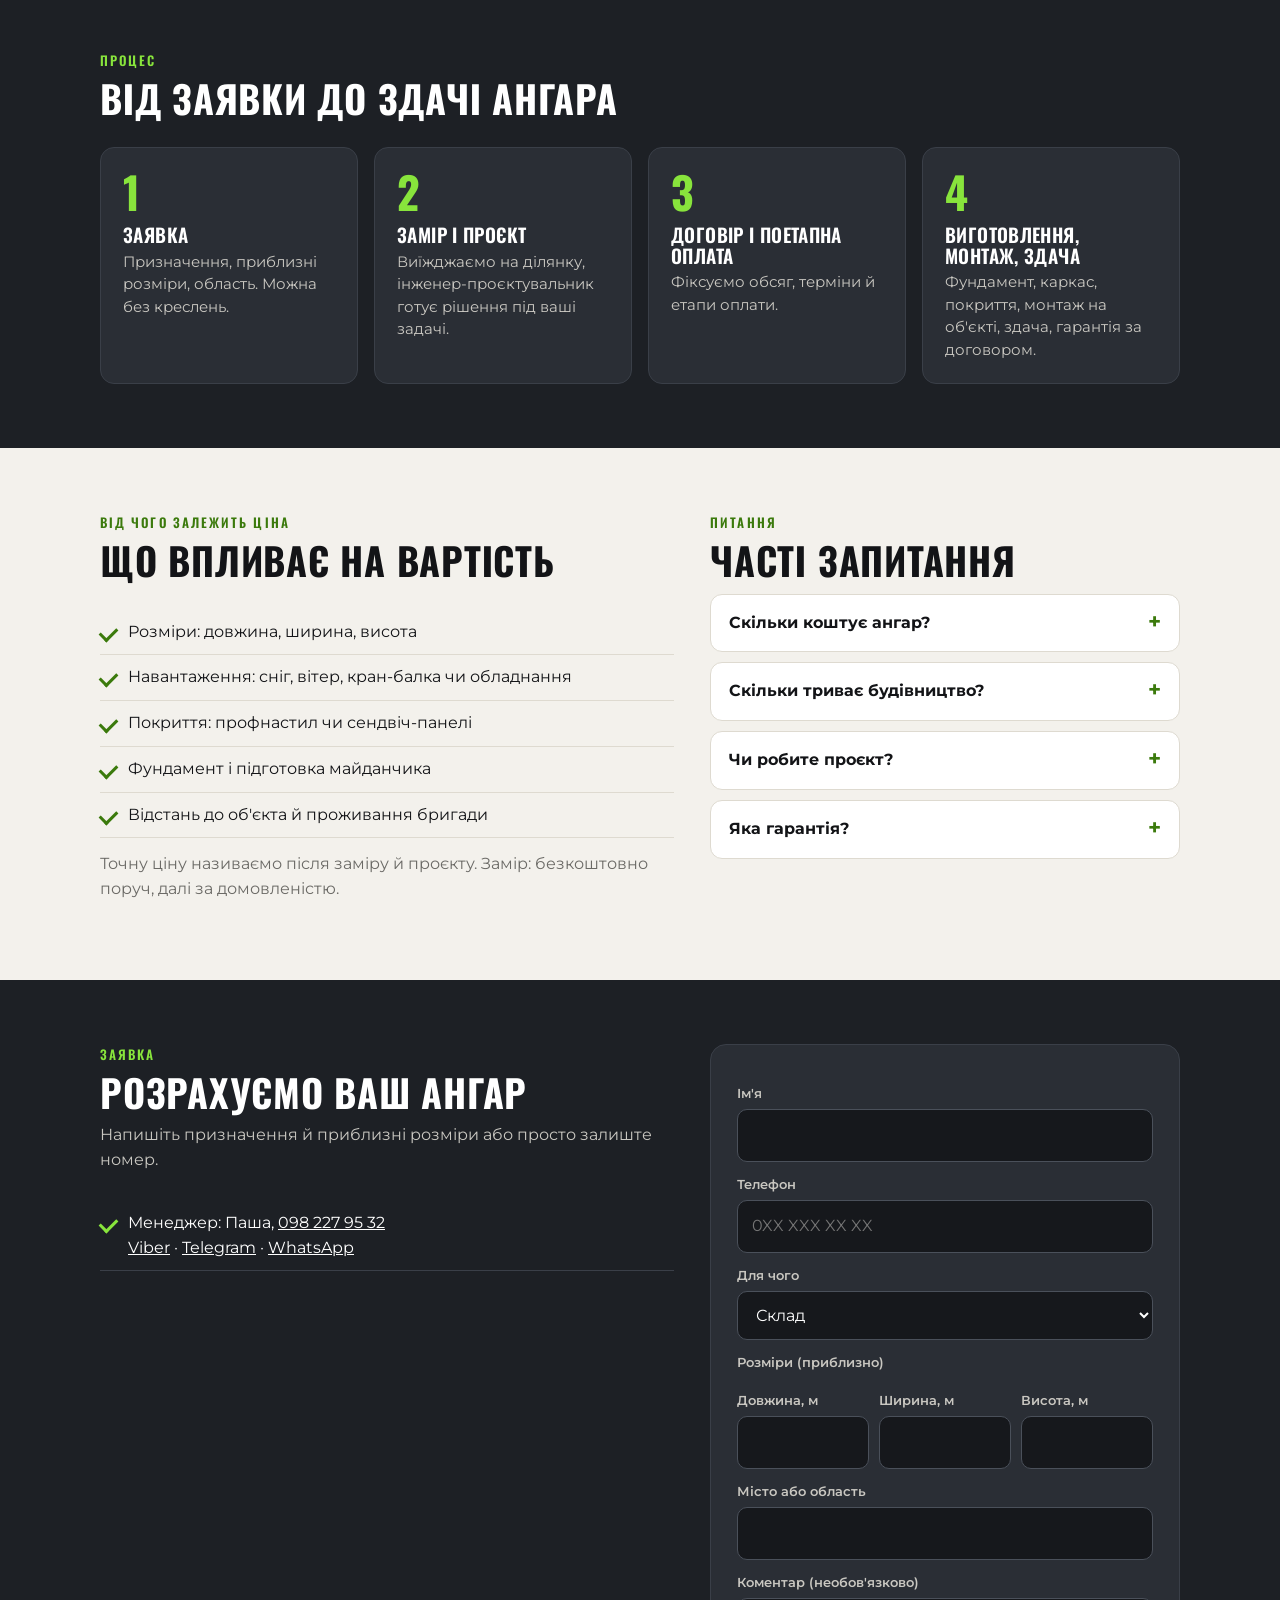
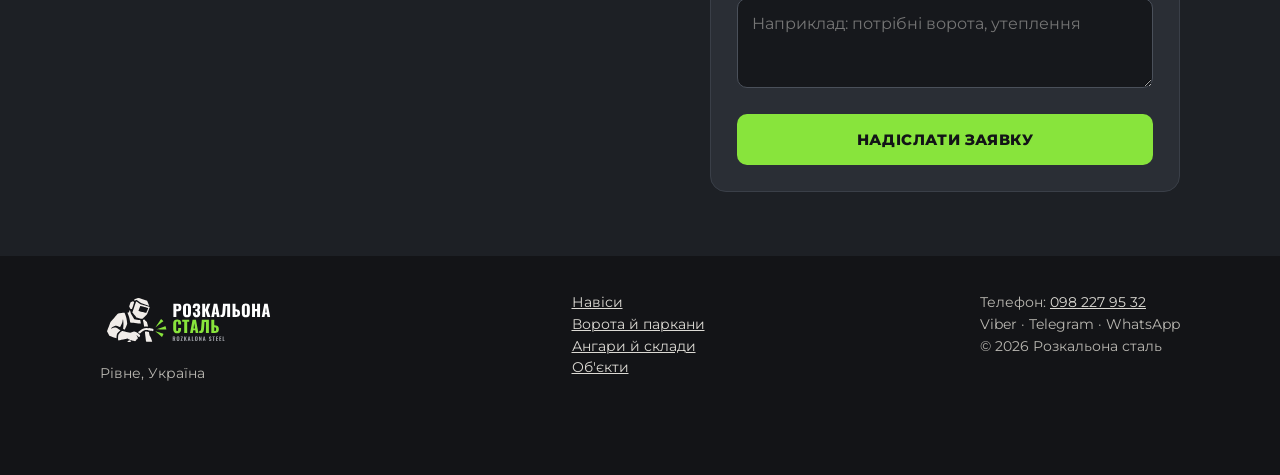
==== commit f6019903: "Сайт 2026-11-26 17:02" ====
--- a/angary.html
+++ b/angary.html
@@ -13,13 +13,38 @@
 <meta property="og:title" content="Ангари й склади під ключ у Рівному й області | Розкальона сталь">
 <meta property="og:description" content="Металеві ангари, склади, зерносховища й агроприміщення під ключ: проєкт, фундамент, виготовлення, монтаж. Розрахунок під ваш об&#39;єкт. Замір поруч безкоштовно.">
 <meta property="og:url" content="https://rozkalona.com.ua/angary.html">
+<meta property="og:image" content="https://rozkalona.com.ua/img/og.jpg">
+<meta property="og:image:width" content="1200">
+<meta property="og:image:height" content="630">
+<meta name="twitter:card" content="summary_large_image">
+<script async src="https://www.googletagmanager.com/gtag/js?id=G-BFSEK5499T"></script>
+<script>
+window.dataLayer = window.dataLayer || [];
+function gtag(){dataLayer.push(arguments);}
+gtag('js', new Date());
+gtag('config', 'G-BFSEK5499T');
+window.trackLead = function (what) {
+  gtag('event', 'generate_lead', { item_name: what || '' });
+};
+document.addEventListener('click', function (e) {
+  var a = e.target.closest && e.target.closest('a[href^="tel:"]');
+  if (!a) return;
+  gtag('event', 'phone_click', { link_url: a.getAttribute('href') });
+});
+</script>
+
+<script type="application/ld+json">
+{"@context":"https://schema.org","@type":"Service","name":"Металеві ангари й склади під ключ","description":"Металеві ангари, склади, зерносховища й агроприміщення під ключ: проєкт, фундамент, виготовлення, монтаж. Розрахунок під ваш об'єкт. Замір поруч безкоштовно.","url":"https://rozkalona.com.ua/angary.html","provider":{"@id":"https://rozkalona.com.ua/#business","@type":"LocalBusiness","name":"Розкальона сталь","telephone":"+380982279532"},"areaServed":[{"@type":"City","name":"Рівне"},{"@type":"AdministrativeArea","name":"Рівненська область"},{"@type":"AdministrativeArea","name":"Волинська область"},{"@type":"AdministrativeArea","name":"Житомирська область"},{"@type":"AdministrativeArea","name":"Львівська область"},{"@type":"AdministrativeArea","name":"Закарпатська область"},{"@type":"AdministrativeArea","name":"Хмельницька область"},{"@type":"AdministrativeArea","name":"Івано-Франківська область"}]}
+</script>
 <link rel="preconnect" href="https://fonts.googleapis.com">
 <link href="https://fonts.googleapis.com/css2?family=Montserrat:wght@500;600;700;800&family=Oswald:wght@500;600;700&display=swap&subset=cyrillic" rel="stylesheet">
-<link rel="stylesheet" href="/style.css?v=20261125c">
+<link rel="stylesheet" href="/style.css?v=20261126b">
 <link rel="icon" type="image/svg+xml" href="/img/logo-icon.svg">
+<link rel="icon" type="image/png" sizes="48x48" href="/img/favicon-48.png">
+<link rel="apple-touch-icon" href="/img/apple-touch-icon.png">
+<script type="application/ld+json">{"@context":"https://schema.org","@type":"FAQPage","mainEntity":[{"@type":"Question","name":"Скільки коштує ангар?","acceptedAnswer":{"@type":"Answer","text":"Залежить від розмірів, навантаження, покриття й основи. Напишіть призначення й приблизні розміри, і ми скажемо, що потрібно для розрахунку."}},{"@type":"Question","name":"Скільки триває будівництво?","acceptedAnswer":{"@type":"Answer","text":"Залежить від розміру, фундаменту й покриття. Терміни називаємо в розрахунку після заміру й фіксуємо в договорі."}},{"@type":"Question","name":"Чи робите проєкт?","acceptedAnswer":{"@type":"Answer","text":"Так, у команді є інженер-проєктувальник. Проєкт під ваші розміри й навантаження входить в обʼєкт."}},{"@type":"Question","name":"Яка гарантія?","acceptedAnswer":{"@type":"Answer","text":"Фіксуємо в договорі."}}]}</script>
 </head>
 <body>
-<div class="ribbon">ПРОТОТИП для погодження: тексти й фото не остаточні. <span style="font-weight:500">Жовті мітки = дані, яких ми ще чекаємо.</span></div>
 
 <header class="top">
   <div class="wrap">
@@ -34,7 +59,6 @@
       <a href="/angary.html">Ангари</a>
       <a href="/vorota-parkany.html">Ворота й паркани</a>
       <a href="/obyekty.html">Об'єкти</a>
-      <a href="/google.html">Ми в Google</a>
       <a class="btn sm" href="#zayavka">Розрахунок</a>
     </nav>
   </div>
@@ -71,14 +95,13 @@
         <li>Покриття: профнастил або сендвіч-панелі (сендвіч-панелі монтує наша постійна партнерська бригада)</li>
         <li>Доставка і монтаж на об'єкті</li>
       </ul>
-      <p style="margin-top:12px"><span class="ph">[уточнити: типові розміри]</span></p>
     </div>
   </div>
 </section>
 
 <section class="s alt">
   <div class="wrap">
-    <div class="sec-h"><div class="k">Наші роботи</div><h2>Каркаси ангарів у роботі</h2><p>Фото з об'єктів у процесі. Підписи й розміри уточнюємо.</p></div>
+    <div class="sec-h"><div class="k">Наші роботи</div><h2>Каркаси ангарів у роботі</h2><p>Фото з наших об'єктів у процесі монтажу.</p></div>
     <div class="shots">
       <div class="shot img"><img src="/img/z-truss-columns.jpg" alt="Сталева ферма на бетонних колонах" loading="lazy"><span class="cap">Сталева ферма на бетонних колонах</span></div>
       <div class="shot img"><img src="/img/e-truss-yard.jpg" alt="Ферма ангара в монтажі" loading="lazy"><span class="cap">Ферма ангара в монтажі</span></div>
@@ -110,13 +133,13 @@
         <li>Фундамент і підготовка майданчика</li>
         <li>Відстань до об'єкта й проживання бригади</li>
       </ul>
-      <p style="margin-top:14px;color:var(--mute)">Точну ціну називаємо після заміру й проєкту. Замір: безкоштовно поруч, далі за домовленістю <span class="ph">[радіус]</span>.</p>
+      <p style="margin-top:14px;color:var(--mute)">Точну ціну називаємо після заміру й проєкту. Замір: безкоштовно поруч, далі за домовленістю.</p>
     </div>
     <div>
       <div class="sec-h" style="margin-bottom:12px"><div class="k">Питання</div><h2>Часті запитання</h2></div>
       <details><summary>Скільки коштує ангар?</summary><p>Залежить від розмірів, навантаження, покриття й основи. Напишіть призначення й приблизні розміри, і ми скажемо, що потрібно для розрахунку.</p></details>
-      <details><summary>Скільки триває будівництво?</summary><p>Залежить від розміру й складності. <span class="ph">[орієнтир по ангару 20×40 м: уточнити]</span></p></details>
-      <details><summary>Чи робите проєкт?</summary><p>Так, у команді є інженер-проєктувальник. <span class="ph">[уточнити, що саме входить: ескіз, розрахунок, робочі креслення]</span></p></details>
+      <details><summary>Скільки триває будівництво?</summary><p>Залежить від розміру, фундаменту й покриття. Терміни називаємо в розрахунку після заміру й фіксуємо в договорі.</p></details>
+      <details><summary>Чи робите проєкт?</summary><p>Так, у команді є інженер-проєктувальник. Проєкт під ваші розміри й навантаження входить в обʼєкт.</p></details>
       <details><summary>Яка гарантія?</summary><p>Фіксуємо в договорі.</p></details>
     </div>
   </div>
@@ -151,11 +174,11 @@
 <footer>
   <div class="wrap">
     <div><img src="/img/logo-lockup.svg" alt="Розкальона сталь, Rozkalona Steel" width="170" height="56" style="width:auto;height:56px;margin-bottom:8px"><br>Рівне, Україна</div>
-    <div><a href="/index.html">Головна</a><br><a href="/navisy.html">Навіси</a><br><a href="/vorota-parkany.html">Ворота й паркани</a><br><a href="#zayavka">Заявка</a></div>
-    <div>Логотип: чернетка.<br>Прототип від 18.11.2026</div>
+    <div><a href="/navisy.html">Навіси</a><br><a href="/vorota-parkany.html">Ворота й паркани</a><br><a href="/angary.html">Ангари й склади</a><br><a href="/obyekty.html">Об'єкти</a></div>
+    <div>Телефон: <a href="tel:+380982279532">098 227 95 32</a><br>Viber · Telegram · WhatsApp<br>© 2026 Розкальона сталь</div>
   </div>
 </footer>
 <div class="mbar"><a href="#zayavka">Розрахунок</a><a class="b" href="/index.html">Головна</a></div>
-<script src="/form.js?v=20261125c"></script>
+<script src="/form.js?v=20261126b"></script>
 </body>
 </html>
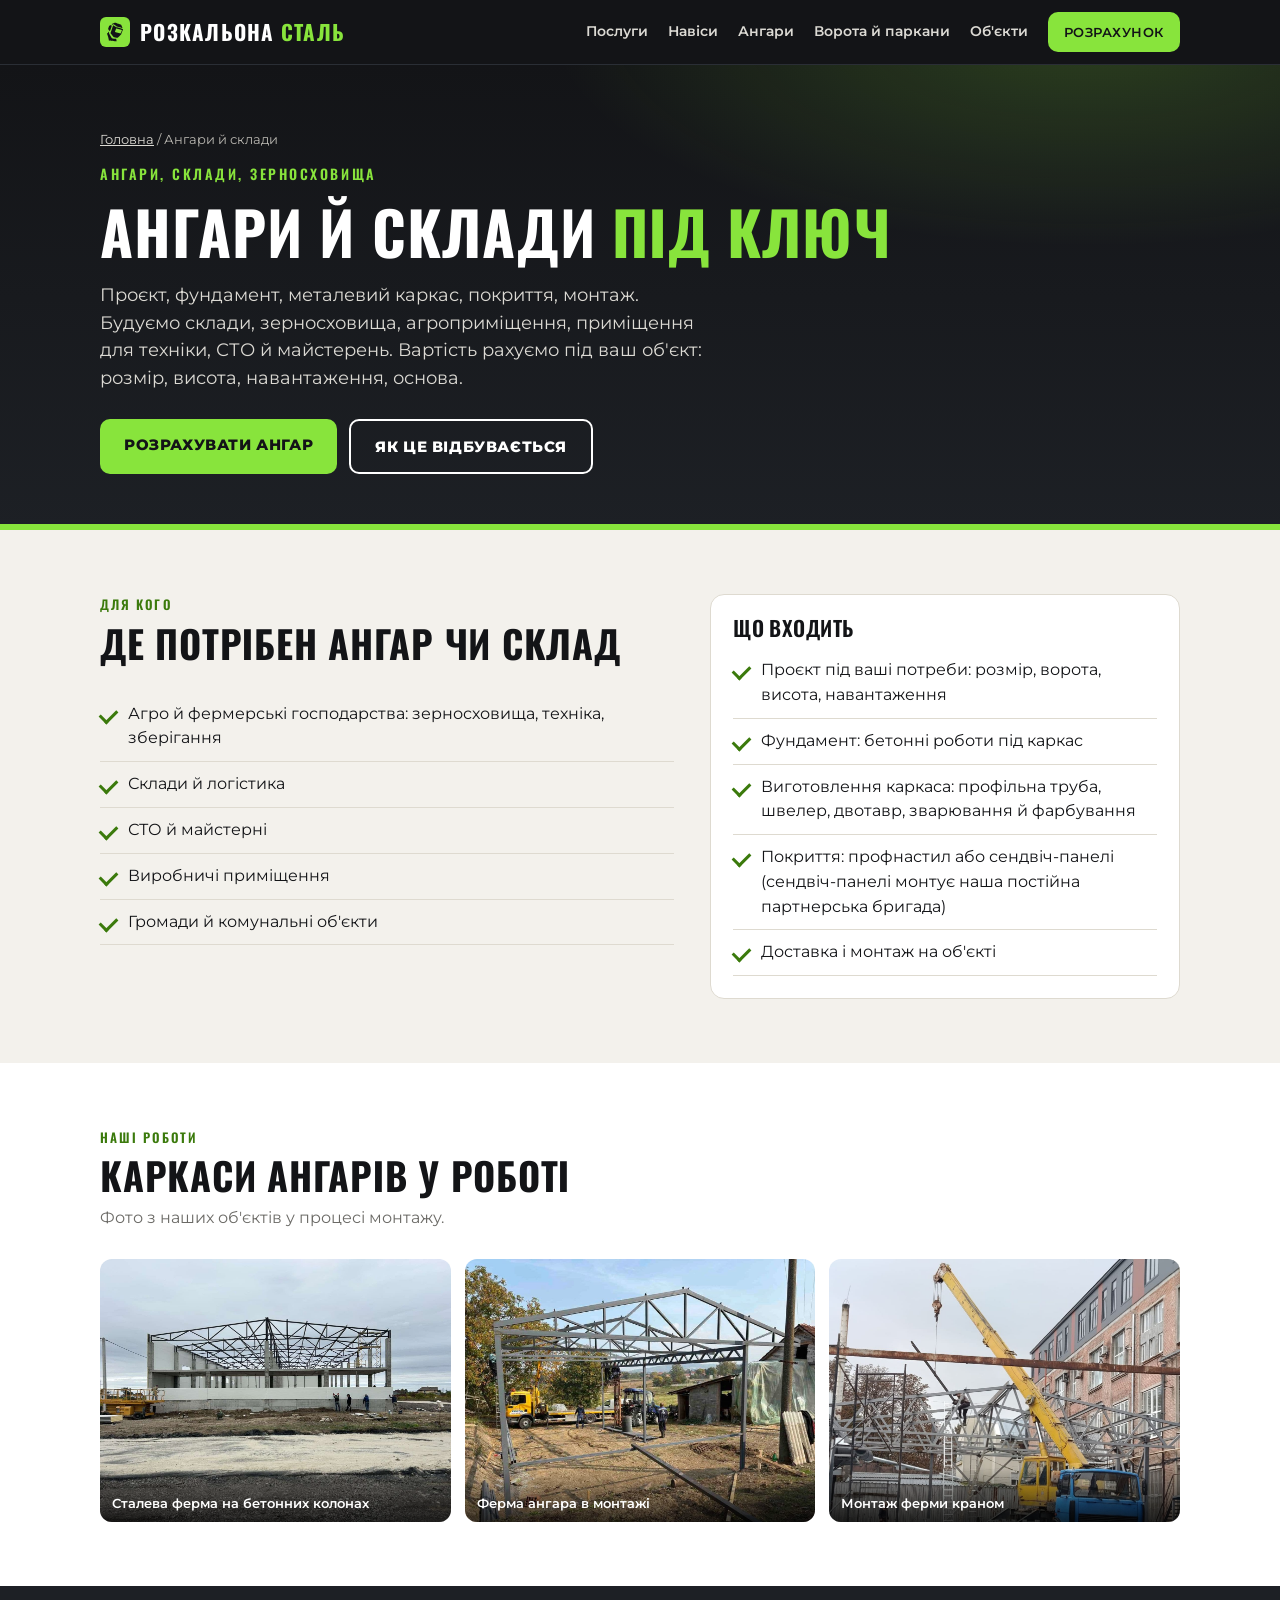
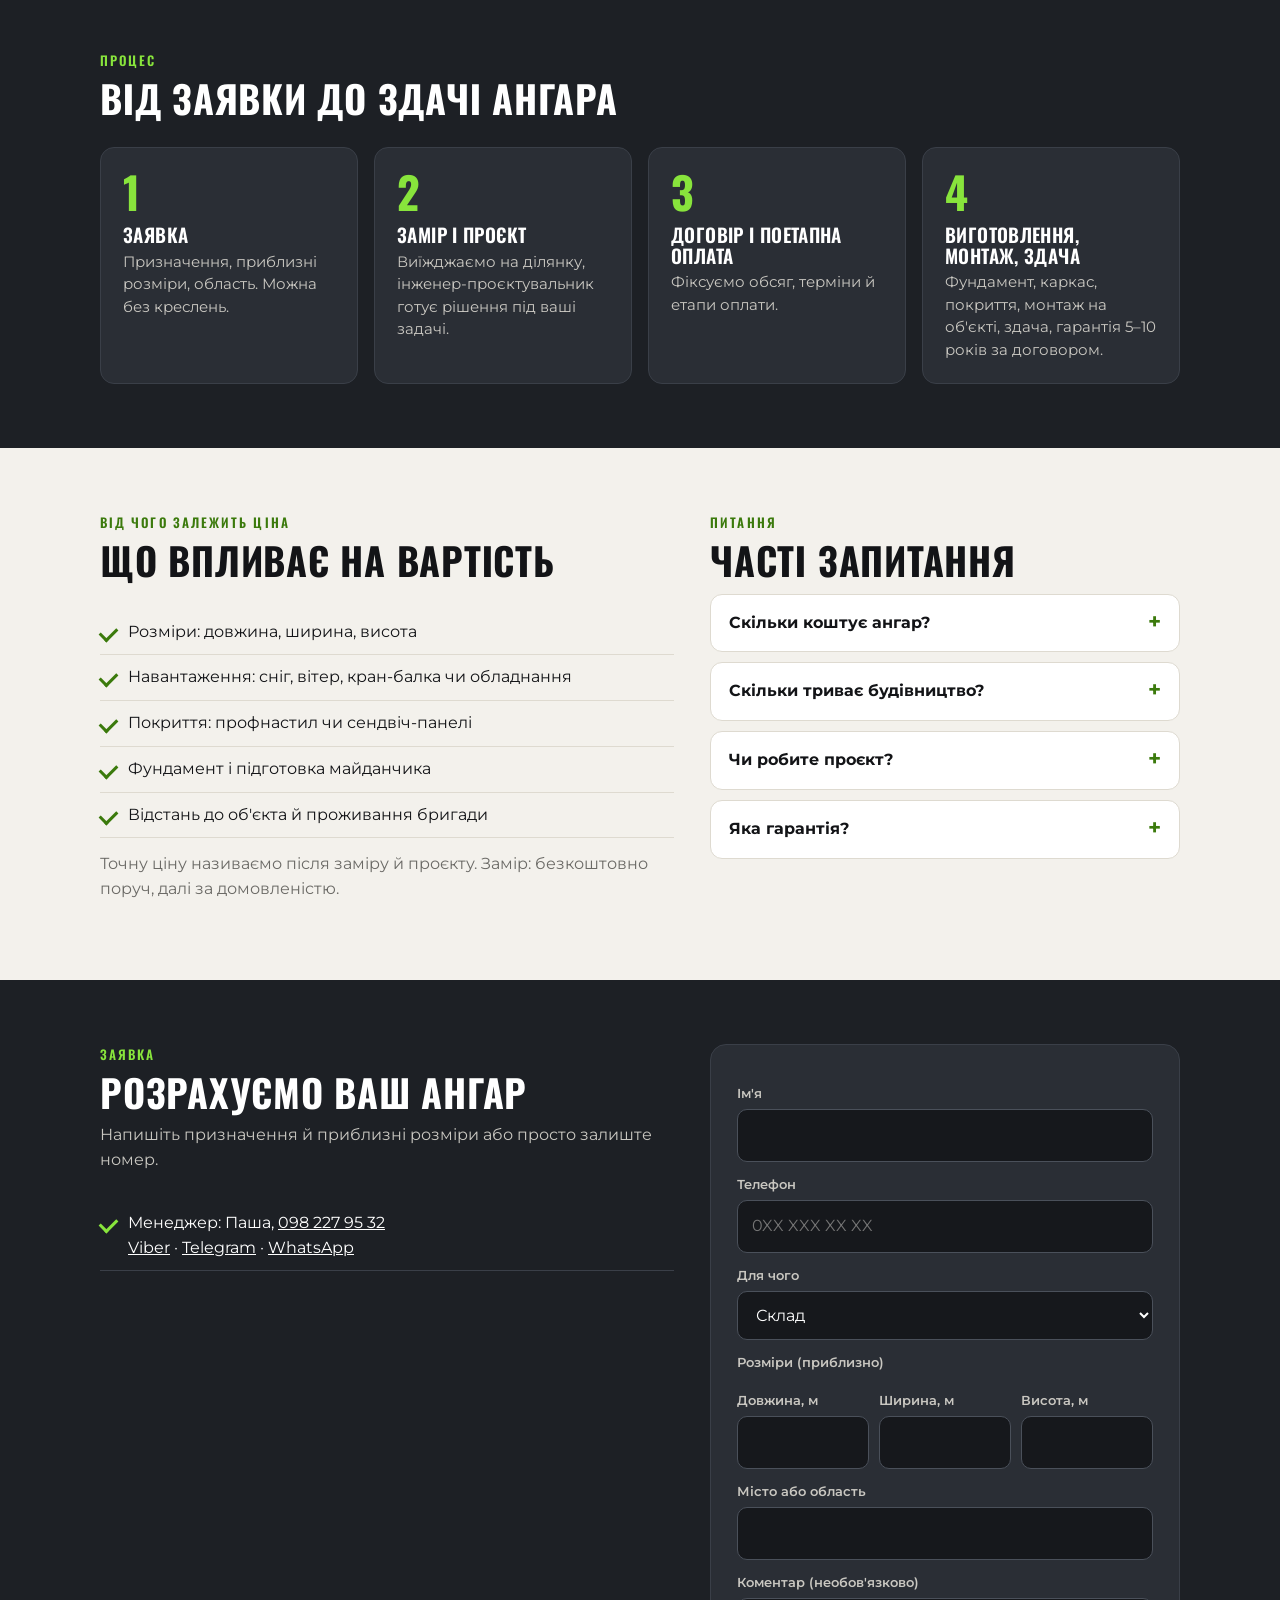
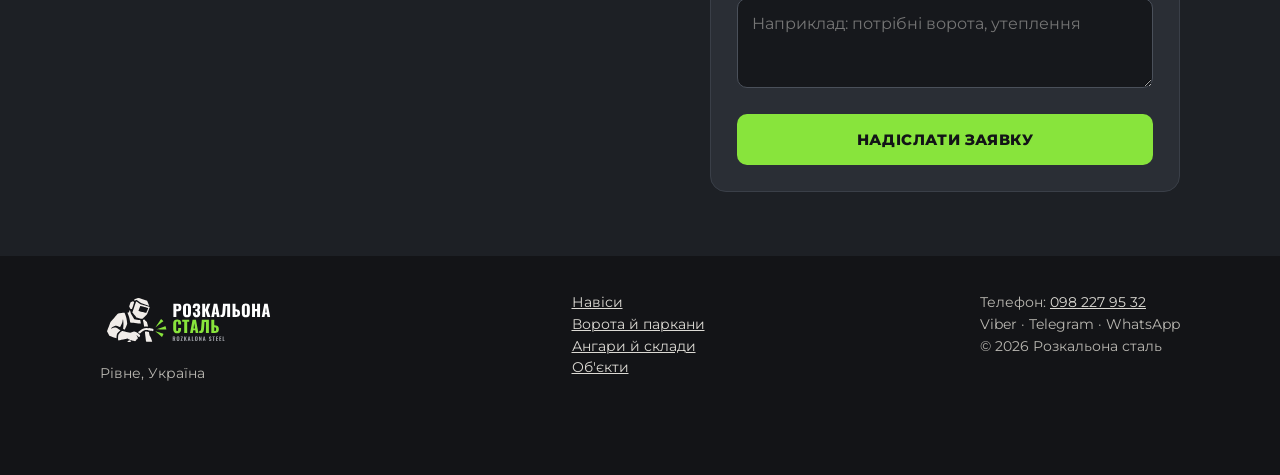
==== commit bb72b1d6: "Сайт 2026-11-27 10:22" ====
--- a/angary.html
+++ b/angary.html
@@ -4,6 +4,7 @@
 <meta charset="utf-8">
 <meta name="viewport" content="width=device-width, initial-scale=1">
 <meta name="robots" content="noindex, nofollow">
+<script>if(location.hostname.indexOf("www.")===0)location.replace(location.href.replace("//www.","//"));</script>
 <title>Ангари й склади під ключ у Рівному й області | Розкальона сталь</title>
 <meta name="description" content="Металеві ангари, склади, зерносховища й агроприміщення під ключ: проєкт, фундамент, виготовлення, монтаж. Розрахунок під ваш об&#39;єкт. Замір поруч безкоштовно.">
 <link rel="canonical" href="https://rozkalona.com.ua/angary.html">
@@ -38,11 +39,11 @@
 </script>
 <link rel="preconnect" href="https://fonts.googleapis.com">
 <link href="https://fonts.googleapis.com/css2?family=Montserrat:wght@500;600;700;800&family=Oswald:wght@500;600;700&display=swap&subset=cyrillic" rel="stylesheet">
-<link rel="stylesheet" href="/style.css?v=20261126b">
+<link rel="stylesheet" href="/style.css?v=20261127a">
 <link rel="icon" type="image/svg+xml" href="/img/logo-icon.svg">
 <link rel="icon" type="image/png" sizes="48x48" href="/img/favicon-48.png">
 <link rel="apple-touch-icon" href="/img/apple-touch-icon.png">
-<script type="application/ld+json">{"@context":"https://schema.org","@type":"FAQPage","mainEntity":[{"@type":"Question","name":"Скільки коштує ангар?","acceptedAnswer":{"@type":"Answer","text":"Залежить від розмірів, навантаження, покриття й основи. Напишіть призначення й приблизні розміри, і ми скажемо, що потрібно для розрахунку."}},{"@type":"Question","name":"Скільки триває будівництво?","acceptedAnswer":{"@type":"Answer","text":"Залежить від розміру, фундаменту й покриття. Терміни називаємо в розрахунку після заміру й фіксуємо в договорі."}},{"@type":"Question","name":"Чи робите проєкт?","acceptedAnswer":{"@type":"Answer","text":"Так, у команді є інженер-проєктувальник. Проєкт під ваші розміри й навантаження входить в обʼєкт."}},{"@type":"Question","name":"Яка гарантія?","acceptedAnswer":{"@type":"Answer","text":"Фіксуємо в договорі."}}]}</script>
+<script type="application/ld+json">{"@context":"https://schema.org","@type":"FAQPage","mainEntity":[{"@type":"Question","name":"Скільки коштує ангар?","acceptedAnswer":{"@type":"Answer","text":"Залежить від розмірів, навантаження, покриття й основи. Напишіть призначення й приблизні розміри, і ми скажемо, що потрібно для розрахунку."}},{"@type":"Question","name":"Скільки триває будівництво?","acceptedAnswer":{"@type":"Answer","text":"Залежить від розміру, фундаменту й покриття. Терміни називаємо в розрахунку після заміру й фіксуємо в договорі."}},{"@type":"Question","name":"Чи робите проєкт?","acceptedAnswer":{"@type":"Answer","text":"Так, у команді є інженер-проєктувальник. Проєкт під ваші розміри й навантаження входить в обʼєкт."}},{"@type":"Question","name":"Яка гарантія?","acceptedAnswer":{"@type":"Answer","text":"5–10 років залежно від конструкції. Точний строк фіксуємо в договорі."}}]}</script>
 </head>
 <body>
 
@@ -117,7 +118,7 @@
       <div class="step"><h3>Заявка</h3><p>Призначення, приблизні розміри, область. Можна без креслень.</p></div>
       <div class="step"><h3>Замір і проєкт</h3><p>Виїжджаємо на ділянку, інженер-проєктувальник готує рішення під ваші задачі.</p></div>
       <div class="step"><h3>Договір і поетапна оплата</h3><p>Фіксуємо обсяг, терміни й етапи оплати.</p></div>
-      <div class="step"><h3>Виготовлення, монтаж, здача</h3><p>Фундамент, каркас, покриття, монтаж на об'єкті, здача, гарантія за договором.</p></div>
+      <div class="step"><h3>Виготовлення, монтаж, здача</h3><p>Фундамент, каркас, покриття, монтаж на об'єкті, здача, гарантія 5–10 років за договором.</p></div>
     </div>
   </div>
 </section>
@@ -140,7 +141,7 @@
       <details><summary>Скільки коштує ангар?</summary><p>Залежить від розмірів, навантаження, покриття й основи. Напишіть призначення й приблизні розміри, і ми скажемо, що потрібно для розрахунку.</p></details>
       <details><summary>Скільки триває будівництво?</summary><p>Залежить від розміру, фундаменту й покриття. Терміни називаємо в розрахунку після заміру й фіксуємо в договорі.</p></details>
       <details><summary>Чи робите проєкт?</summary><p>Так, у команді є інженер-проєктувальник. Проєкт під ваші розміри й навантаження входить в обʼєкт.</p></details>
-      <details><summary>Яка гарантія?</summary><p>Фіксуємо в договорі.</p></details>
+      <details><summary>Яка гарантія?</summary><p>5–10 років залежно від конструкції. Точний строк фіксуємо в договорі.</p></details>
     </div>
   </div>
 </section>
@@ -179,6 +180,6 @@
   </div>
 </footer>
 <div class="mbar"><a href="#zayavka">Розрахунок</a><a class="b" href="/index.html">Головна</a></div>
-<script src="/form.js?v=20261126b"></script>
+<script src="/form.js?v=20261127a"></script>
 </body>
 </html>
--- a/style.css
+++ b/style.css
@@ -90,6 +90,7 @@
 .shot{aspect-ratio:4/3;border-radius:12px;display:grid;place-items:center;text-align:center;padding:16px;font-size:13px;font-weight:600;color:#8a8984;border:2px dashed #b9b5a8;background:repeating-linear-gradient(45deg,#ebe8df 0 14px,#f3f1ec 14px 28px)}
 .shot small{display:block;font-weight:500;margin-top:4px;color:#9b9a95}
 .shots{display:grid;grid-template-columns:repeat(3,1fr);gap:14px}
+.shots.shots-2{grid-template-columns:1fr 1fr;max-width:900px}
 
 /* placeholder marker */
 .ph{background:#fff3cd;border:1px dashed #d9a400;color:#6b5300;padding:0 6px;border-radius:5px;font-weight:600;font-size:.92em}
@@ -142,7 +143,7 @@
   nav.menu .btn{margin-top:14px}
   section.s{padding:46px 0}
   .hero{padding:44px 0 40px}
-  .g2,.g3,.g4,.steps,.shots{grid-template-columns:1fr}
+  .g2,.g3,.g4,.steps,.shots,.shots.shots-2{grid-template-columns:1fr}
   .shot{aspect-ratio:16/10}
   .mbar{display:flex;position:fixed;left:0;right:0;bottom:0;z-index:30;gap:8px;padding:10px 14px;background:rgba(19,20,23,.97);border-top:1px solid #2a2e35}
   .mbar a{flex:1;text-align:center;padding:12px 8px;border-radius:10px;font-weight:800;font-size:14px;text-transform:uppercase;text-decoration:none;color:var(--ink);background:var(--red)}
